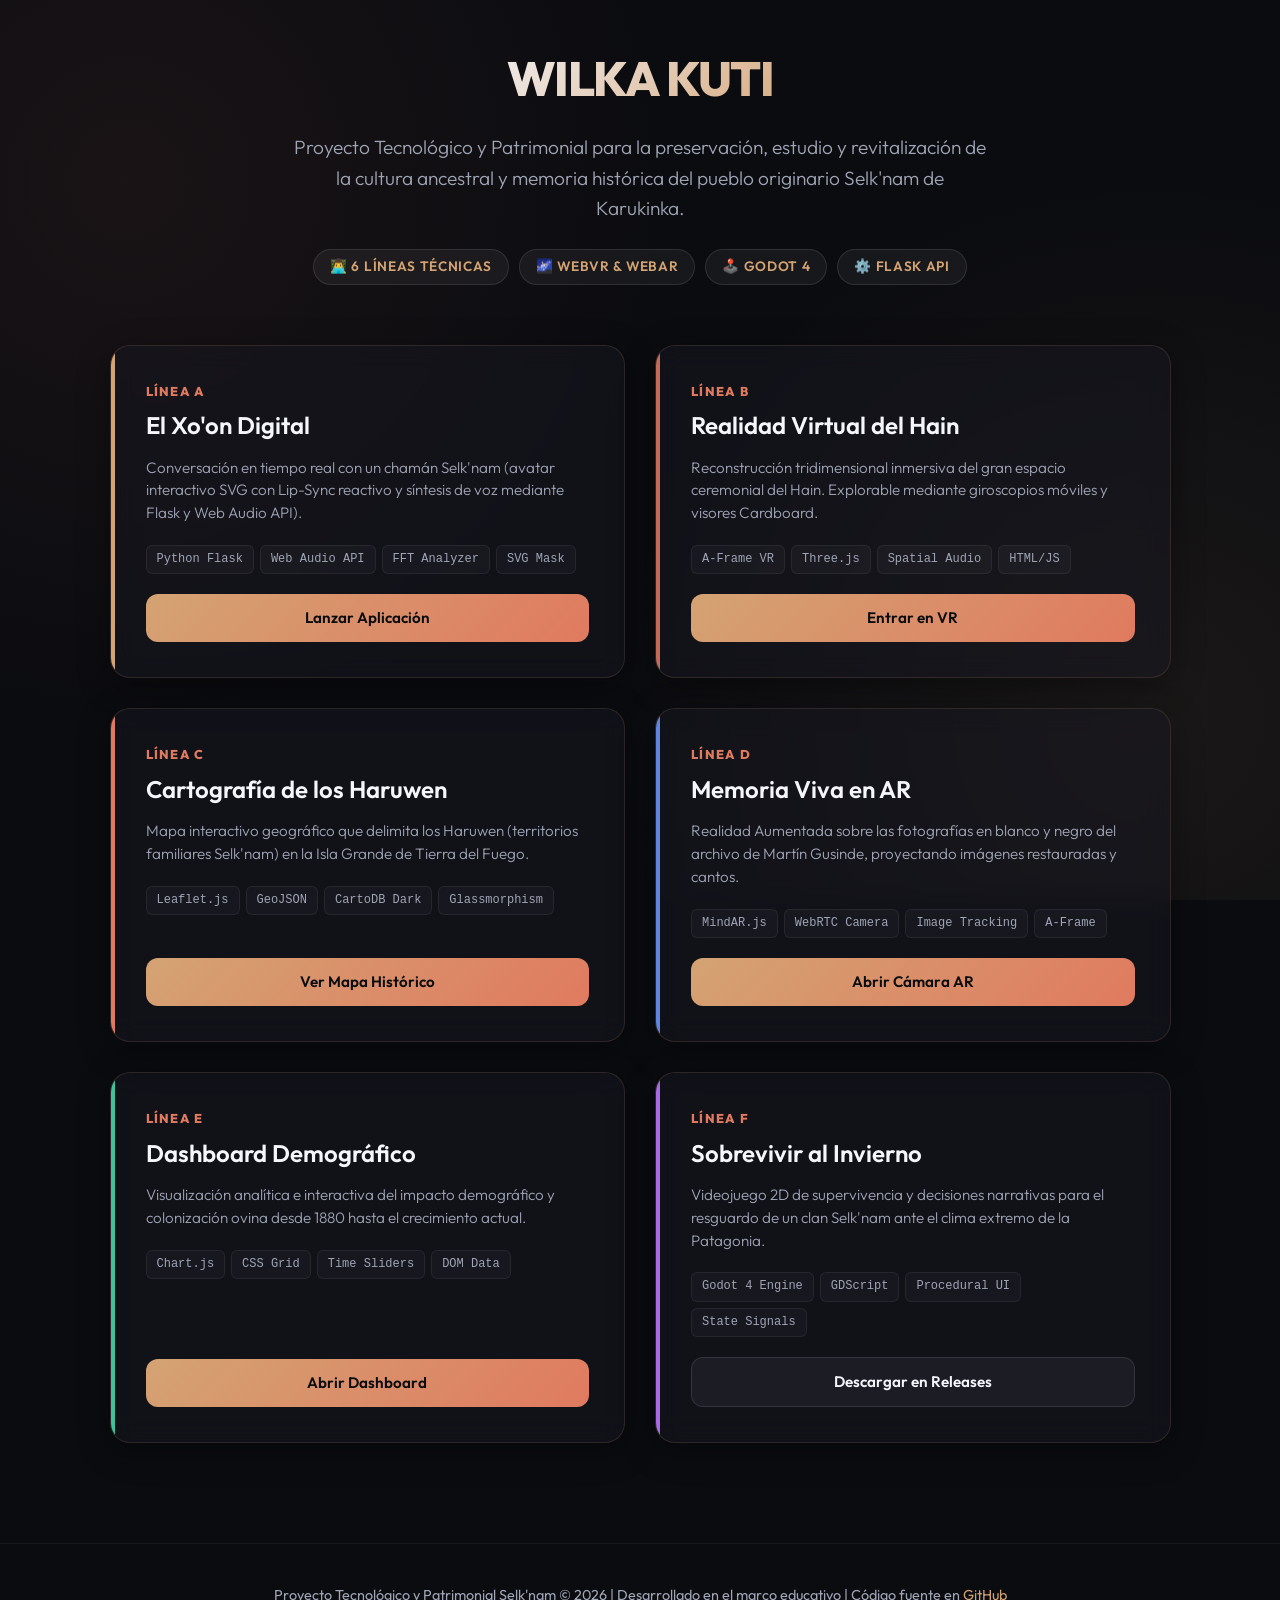
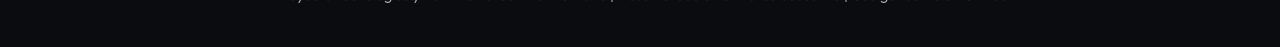
==== index.html @ 06083762 "docs(raiz): estructurar repositorio con buenas practicas de documentacion, CI/CD y landing page" ====
<!DOCTYPE html>
<html lang="es">
<head>
  <meta charset="UTF-8">
  <meta name="viewport" content="width=device-width, initial-scale=1.0">
  <title>Wilka Kuti - Proyecto Tecnológico Selk'nam</title>
  <!-- Google Fonts -->
  <link rel="preconnect" href="https://fonts.googleapis.com">
  <link rel="preconnect" href="https://fonts.gstatic.com" crossorigin>
  <link href="https://fonts.googleapis.com/css2?family=Outfit:wght@300;400;600;800&display=swap" rel="stylesheet">
  
  <style>
    :root {
      --bg-color: #0b0c10;
      --card-bg: rgba(26, 26, 36, 0.45);
      --card-border: rgba(212, 163, 115, 0.15);
      --card-hover-border: rgba(224, 122, 95, 0.5);
      
      /* Selk'nam Inspired Palette */
      --ocre: #d4a373;
      --arcilla: #c36a59;
      --coral: #e07a5f;
      --text-main: #f4f6fc;
      --text-muted: #a0a5b5;
      
      --glow: 0 8px 32px 0 rgba(0, 0, 0, 0.37);
    }

    * {
      box-sizing: border-box;
      margin: 0;
      padding: 0;
    }

    body {
      background-color: var(--bg-color);
      background-image: 
        radial-gradient(circle at 10% 20%, rgba(195, 106, 89, 0.08) 0%, transparent 40%),
        radial-gradient(circle at 90% 80%, rgba(212, 163, 115, 0.08) 0%, transparent 40%);
      background-attachment: fixed;
      color: var(--text-main);
      font-family: 'Outfit', sans-serif;
      min-height: 100vh;
      display: flex;
      flex-direction: column;
      line-height: 1.6;
    }

    .container {
      max-width: 1200px;
      margin: 0 auto;
      padding: 40px 20px;
      flex: 1;
    }

    /* Header Design */
    header {
      text-align: center;
      margin-bottom: 60px;
      position: relative;
    }

    h1 {
      font-size: 3rem;
      font-weight: 800;
      letter-spacing: -0.03em;
      background: linear-gradient(135deg, var(--text-main) 30%, var(--ocre) 70%, var(--coral) 100%);
      -webkit-background-clip: text;
      -webkit-text-fill-color: transparent;
      margin-bottom: 15px;
      text-transform: uppercase;
    }

    header p {
      font-size: 1.2rem;
      color: var(--text-muted);
      max-width: 700px;
      margin: 0 auto 25px auto;
      font-weight: 300;
    }

    .badge-container {
      display: flex;
      justify-content: center;
      gap: 10px;
      flex-wrap: wrap;
    }

    .badge {
      background: rgba(255, 255, 255, 0.05);
      border: 1px solid rgba(255, 255, 255, 0.1);
      padding: 6px 16px;
      border-radius: 50px;
      font-size: 0.85rem;
      font-weight: 600;
      color: var(--ocre);
      text-transform: uppercase;
      letter-spacing: 0.05em;
    }

    /* Grid Layout */
    .grid {
      display: grid;
      grid-template-columns: repeat(auto-fill, minmax(340px, 1fr));
      gap: 30px;
      margin-bottom: 60px;
    }

    /* Card Design */
    .card {
      background: var(--card-bg);
      backdrop-filter: blur(12px);
      -webkit-backdrop-filter: blur(12px);
      border: 1px solid var(--card-border);
      border-radius: 20px;
      padding: 35px;
      display: flex;
      flex-direction: column;
      justify-content: space-between;
      transition: all 0.4s cubic-bezier(0.165, 0.84, 0.44, 1);
      box-shadow: var(--glow);
      position: relative;
      overflow: hidden;
    }

    .card::before {
      content: '';
      position: absolute;
      top: 0;
      left: 0;
      width: 4px;
      height: 100%;
      background: var(--ocre);
      transition: all 0.3s ease;
    }

    .card.line-a::before { background: var(--ocre); }
    .card.line-b::before { background: var(--arcilla); }
    .card.line-c::before { background: var(--coral); }
    .card.line-d::before { background: #5f85e0; }
    .card.line-e::before { background: #3cc39b; }
    .card.line-f::before { background: #ab6ae3; }

    .card:hover {
      transform: translateY(-8px);
      border-color: var(--card-hover-border);
      box-shadow: 0 12px 40px 0 rgba(224, 122, 95, 0.15);
    }

    .card-header {
      margin-bottom: 20px;
    }

    .line-number {
      font-size: 0.8rem;
      font-weight: 800;
      letter-spacing: 0.1em;
      text-transform: uppercase;
      color: var(--coral);
      margin-bottom: 5px;
    }

    .card-title {
      font-size: 1.5rem;
      font-weight: 600;
      color: var(--text-main);
      margin-bottom: 12px;
    }

    .card-desc {
      font-size: 0.95rem;
      color: var(--text-muted);
      font-weight: 300;
      line-height: 1.5;
    }

    .tech-stack {
      display: flex;
      flex-wrap: wrap;
      gap: 6px;
      margin: 20px 0;
    }

    .tech-pill {
      background: rgba(255, 255, 255, 0.03);
      border: 1px solid rgba(255, 255, 255, 0.06);
      padding: 4px 10px;
      border-radius: 6px;
      font-size: 0.75rem;
      color: var(--text-muted);
      font-family: monospace;
    }

    /* Buttons */
    .btn {
      display: inline-flex;
      align-items: center;
      justify-content: center;
      width: 100%;
      padding: 12px 24px;
      border-radius: 12px;
      font-size: 0.95rem;
      font-weight: 600;
      text-decoration: none;
      transition: all 0.3s ease;
      cursor: pointer;
    }

    .btn-primary {
      background: linear-gradient(135deg, var(--ocre) 0%, var(--coral) 100%);
      color: #0b0c10;
      border: none;
    }

    .btn-primary:hover {
      opacity: 0.9;
      transform: scale(1.02);
    }

    .btn-secondary {
      background: rgba(255, 255, 255, 0.05);
      border: 1px solid rgba(255, 255, 255, 0.1);
      color: var(--text-main);
    }

    .btn-secondary:hover {
      background: rgba(255, 255, 255, 0.1);
      border-color: var(--ocre);
    }

    .btn-disabled {
      background: rgba(255, 255, 255, 0.02);
      border: 1px solid rgba(255, 255, 255, 0.05);
      color: rgba(255, 255, 255, 0.25);
      cursor: not-allowed;
    }

    /* Footer */
    footer {
      text-align: center;
      padding: 40px 0;
      font-size: 0.9rem;
      color: var(--text-muted);
      border-top: 1px solid rgba(255, 255, 255, 0.05);
      margin-top: auto;
    }

    footer a {
      color: var(--ocre);
      text-decoration: none;
      transition: color 0.3s;
    }

    footer a:hover {
      color: var(--coral);
    }

    /* Responsive */
    @media (max-width: 768px) {
      h1 {
        font-size: 2.2rem;
      }
      .grid {
        grid-template-columns: 1fr;
      }
    }
  </style>
</head>
<body>

  <div class="container">
    <header>
      <h1>Wilka Kuti</h1>
      <p>Proyecto Tecnológico y Patrimonial para la preservación, estudio y revitalización de la cultura ancestral y memoria histórica del pueblo originario Selk'nam de Karukinka.</p>
      
      <div class="badge-container">
        <span class="badge">👨‍💻 6 Líneas Técnicas</span>
        <span class="badge">🌌 WebVR & WebAR</span>
        <span class="badge">🕹️ Godot 4</span>
        <span class="badge">⚙️ Flask API</span>
      </div>
    </header>

    <main class="grid">
      
      <!-- LINEA A -->
      <div class="card line-a">
        <div class="card-body">
          <div class="card-header">
            <div class="line-number">Línea A</div>
            <h2 class="card-title">El Xo'on Digital</h2>
            <p class="card-desc">Conversación en tiempo real con un chamán Selk'nam (avatar interactivo SVG con Lip-Sync reactivo y síntesis de voz mediante Flask y Web Audio API).</p>
          </div>
          <div class="tech-stack">
            <span class="tech-pill">Python Flask</span>
            <span class="tech-pill">Web Audio API</span>
            <span class="tech-pill">FFT Analyzer</span>
            <span class="tech-pill">SVG Mask</span>
          </div>
        </div>
        <a href="./linea-a-xoon-digital/" class="btn btn-primary">Lanzar Aplicación</a>
      </div>

      <!-- LINEA B -->
      <div class="card line-b">
        <div class="card-body">
          <div class="card-header">
            <div class="line-number">Línea B</div>
            <h2 class="card-title">Realidad Virtual del Hain</h2>
            <p class="card-desc">Reconstrucción tridimensional inmersiva del gran espacio ceremonial del Hain. Explorable mediante giroscopios móviles y visores Cardboard.</p>
          </div>
          <div class="tech-stack">
            <span class="tech-pill">A-Frame VR</span>
            <span class="tech-pill">Three.js</span>
            <span class="tech-pill">Spatial Audio</span>
            <span class="tech-pill">HTML/JS</span>
          </div>
        </div>
        <a href="./linea-b-hain-vr/" class="btn btn-primary">Entrar en VR</a>
      </div>

      <!-- LINEA C -->
      <div class="card line-c">
        <div class="card-body">
          <div class="card-header">
            <div class="line-number">Línea C</div>
            <h2 class="card-title">Cartografía de los Haruwen</h2>
            <p class="card-desc">Mapa interactivo geográfico que delimita los Haruwen (territorios familiares Selk'nam) en la Isla Grande de Tierra del Fuego.</p>
          </div>
          <div class="tech-stack">
            <span class="tech-pill">Leaflet.js</span>
            <span class="tech-pill">GeoJSON</span>
            <span class="tech-pill">CartoDB Dark</span>
            <span class="tech-pill">Glassmorphism</span>
          </div>
        </div>
        <a href="./linea-c-mapa-haruwen/" class="btn btn-primary">Ver Mapa Histórico</a>
      </div>

      <!-- LINEA D -->
      <div class="card line-d">
        <div class="card-body">
          <div class="card-header">
            <div class="line-number">Línea D</div>
            <h2 class="card-title">Memoria Viva en AR</h2>
            <p class="card-desc">Realidad Aumentada sobre las fotografías en blanco y negro del archivo de Martín Gusinde, proyectando imágenes restauradas y cantos.</p>
          </div>
          <div class="tech-stack">
            <span class="tech-pill">MindAR.js</span>
            <span class="tech-pill">WebRTC Camera</span>
            <span class="tech-pill">Image Tracking</span>
            <span class="tech-pill">A-Frame</span>
          </div>
        </div>
        <a href="./linea-d-ar-memoria/" class="btn btn-primary">Abrir Cámara AR</a>
      </div>

      <!-- LINEA E -->
      <div class="card line-e">
        <div class="card-body">
          <div class="card-header">
            <div class="line-number">Línea E</div>
            <h2 class="card-title">Dashboard Demográfico</h2>
            <p class="card-desc">Visualización analítica e interactiva del impacto demográfico y colonización ovina desde 1880 hasta el crecimiento actual.</p>
          </div>
          <div class="tech-stack">
            <span class="tech-pill">Chart.js</span>
            <span class="tech-pill">CSS Grid</span>
            <span class="tech-pill">Time Sliders</span>
            <span class="tech-pill">DOM Data</span>
          </div>
        </div>
        <a href="./linea-e-dashboard-demografico/" class="btn btn-primary">Abrir Dashboard</a>
      </div>

      <!-- LINEA F -->
      <div class="card line-f">
        <div class="card-body">
          <div class="card-header">
            <div class="line-number">Línea F</div>
            <h2 class="card-title">Sobrevivir al Invierno</h2>
            <p class="card-desc">Videojuego 2D de supervivencia y decisiones narrativas para el resguardo de un clan Selk'nam ante el clima extremo de la Patagonia.</p>
          </div>
          <div class="tech-stack">
            <span class="tech-pill">Godot 4 Engine</span>
            <span class="tech-pill">GDScript</span>
            <span class="tech-pill">Procedural UI</span>
            <span class="tech-pill">State Signals</span>
          </div>
        </div>
        <a href="https://github.com/zebas-hidalgo/Proyecto_selknam/releases" class="btn btn-secondary">Descargar en Releases</a>
      </div>

    </main>
  </div>

  <footer>
    <p>Proyecto Tecnológico y Patrimonial Selk'nam © 2026 | Desarrollado en el marco educativo | Código fuente en <a href="https://github.com/zebas-hidalgo/Proyecto_selknam">GitHub</a></p>
  </footer>

</body>
</html>
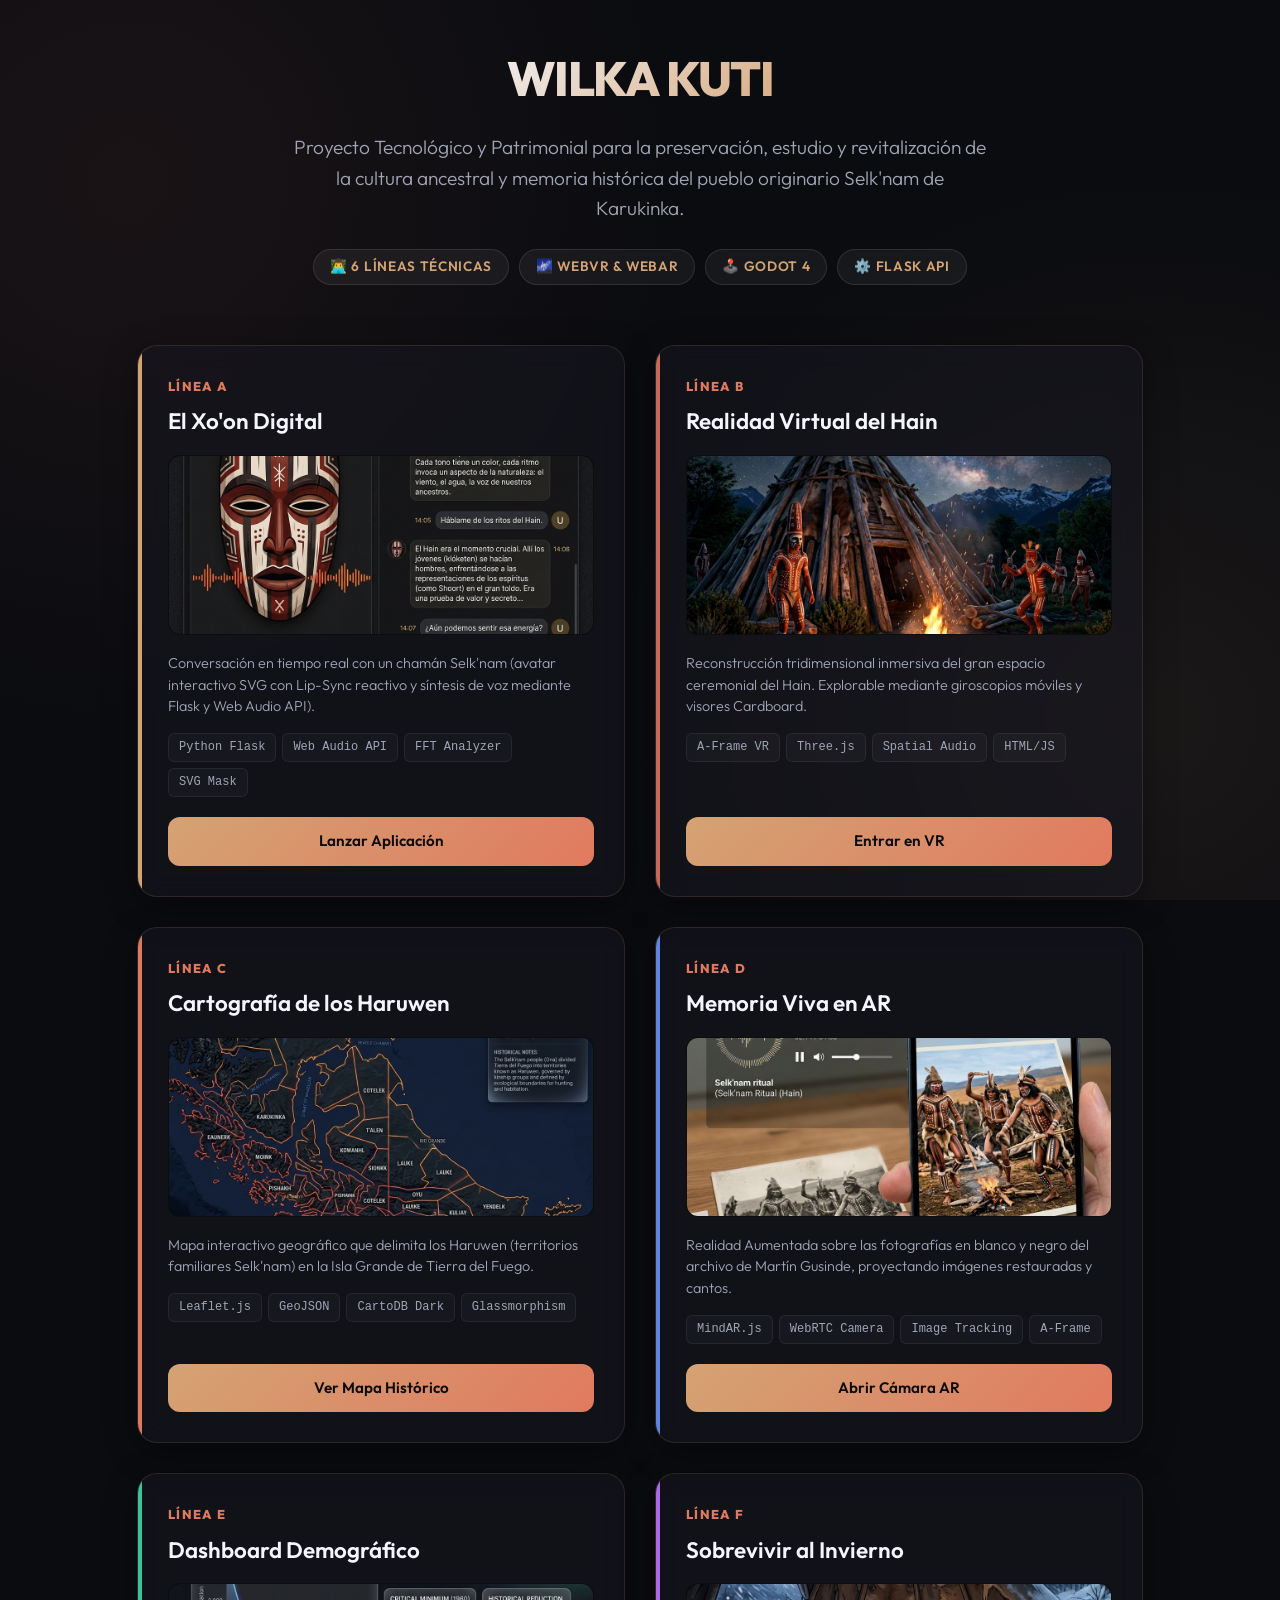
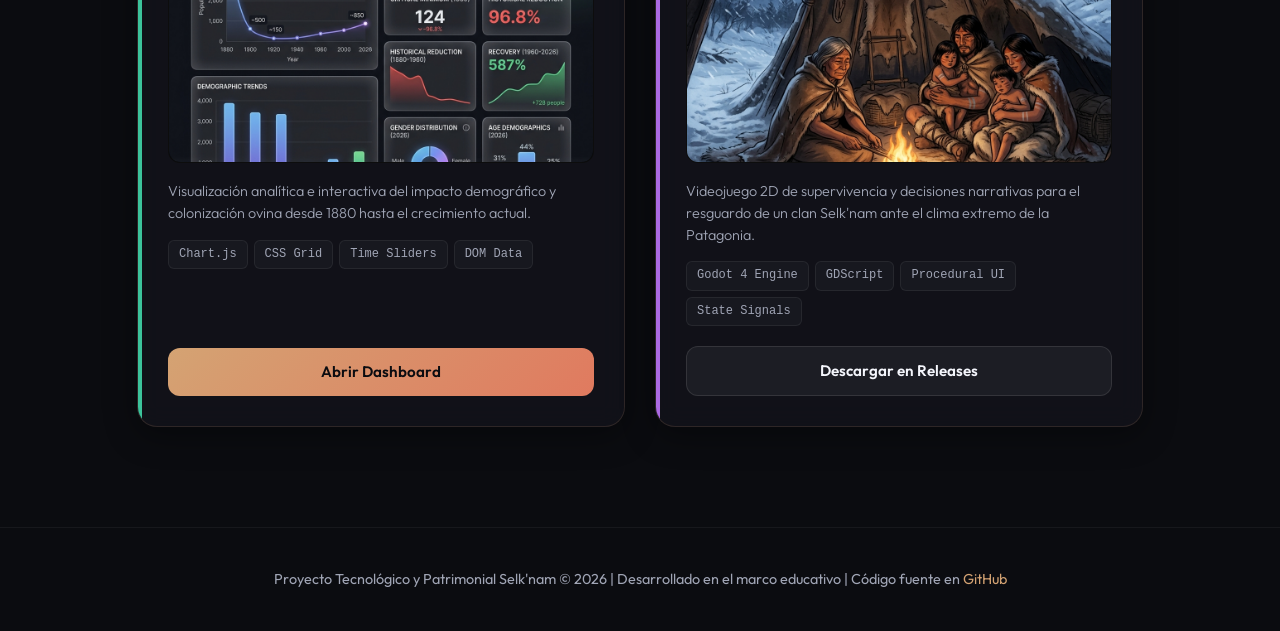
==== commit 726a8bea: "design(raiz): agregar capturas de pantalla y mockups visuales para las 6 lineas de desarrollo" ====
--- a/index.html
+++ b/index.html
@@ -113,7 +113,7 @@
       -webkit-backdrop-filter: blur(12px);
       border: 1px solid var(--card-border);
       border-radius: 20px;
-      padding: 35px;
+      padding: 30px;
       display: flex;
       flex-direction: column;
       justify-content: space-between;
@@ -132,6 +132,7 @@
       height: 100%;
       background: var(--ocre);
       transition: all 0.3s ease;
+      z-index: 10;
     }
 
     .card.line-a::before { background: var(--ocre); }
@@ -148,7 +149,7 @@
     }
 
     .card-header {
-      margin-bottom: 20px;
+      margin-bottom: 15px;
     }
 
     .line-number {
@@ -157,18 +158,40 @@
       letter-spacing: 0.1em;
       text-transform: uppercase;
       color: var(--coral);
-      margin-bottom: 5px;
+      margin-bottom: 8px;
     }
 
     .card-title {
-      font-size: 1.5rem;
+      font-size: 1.4rem;
       font-weight: 600;
       color: var(--text-main);
-      margin-bottom: 12px;
+      margin-bottom: 15px;
+    }
+
+    /* Thumbnail Styles */
+    .thumbnail-container {
+      width: 100%;
+      height: 180px;
+      overflow: hidden;
+      border-radius: 12px;
+      margin-bottom: 18px;
+      border: 1px solid rgba(255, 255, 255, 0.05);
+      background: #000;
+    }
+
+    .card-thumbnail {
+      width: 100%;
+      height: 100%;
+      object-fit: cover;
+      transition: transform 0.6s cubic-bezier(0.165, 0.84, 0.44, 1);
+    }
+
+    .card:hover .card-thumbnail {
+      transform: scale(1.06);
     }
 
     .card-desc {
-      font-size: 0.95rem;
+      font-size: 0.9rem;
       color: var(--text-muted);
       font-weight: 300;
       line-height: 1.5;
@@ -178,7 +201,7 @@
       display: flex;
       flex-wrap: wrap;
       gap: 6px;
-      margin: 20px 0;
+      margin: 15px 0 20px 0;
     }
 
     .tech-pill {
@@ -228,13 +251,6 @@
       border-color: var(--ocre);
     }
 
-    .btn-disabled {
-      background: rgba(255, 255, 255, 0.02);
-      border: 1px solid rgba(255, 255, 255, 0.05);
-      color: rgba(255, 255, 255, 0.25);
-      cursor: not-allowed;
-    }
-
     /* Footer */
     footer {
       text-align: center;
@@ -289,6 +305,9 @@
           <div class="card-header">
             <div class="line-number">Línea A</div>
             <h2 class="card-title">El Xo'on Digital</h2>
+            <div class="thumbnail-container">
+              <img class="card-thumbnail" src="./assets/images/linea_a_xoon.png" alt="Mockup de El Xo'on Digital">
+            </div>
             <p class="card-desc">Conversación en tiempo real con un chamán Selk'nam (avatar interactivo SVG con Lip-Sync reactivo y síntesis de voz mediante Flask y Web Audio API).</p>
           </div>
           <div class="tech-stack">
@@ -307,6 +326,9 @@
           <div class="card-header">
             <div class="line-number">Línea B</div>
             <h2 class="card-title">Realidad Virtual del Hain</h2>
+            <div class="thumbnail-container">
+              <img class="card-thumbnail" src="./assets/images/linea_b_hain.png" alt="Mockup de Hain VR">
+            </div>
             <p class="card-desc">Reconstrucción tridimensional inmersiva del gran espacio ceremonial del Hain. Explorable mediante giroscopios móviles y visores Cardboard.</p>
           </div>
           <div class="tech-stack">
@@ -325,6 +347,9 @@
           <div class="card-header">
             <div class="line-number">Línea C</div>
             <h2 class="card-title">Cartografía de los Haruwen</h2>
+            <div class="thumbnail-container">
+              <img class="card-thumbnail" src="./assets/images/linea_c_haruwen.png" alt="Mockup del Mapa de los Haruwen">
+            </div>
             <p class="card-desc">Mapa interactivo geográfico que delimita los Haruwen (territorios familiares Selk'nam) en la Isla Grande de Tierra del Fuego.</p>
           </div>
           <div class="tech-stack">
@@ -343,6 +368,9 @@
           <div class="card-header">
             <div class="line-number">Línea D</div>
             <h2 class="card-title">Memoria Viva en AR</h2>
+            <div class="thumbnail-container">
+              <img class="card-thumbnail" src="./assets/images/linea_d_ar.png" alt="Mockup de Realidad Aumentada">
+            </div>
             <p class="card-desc">Realidad Aumentada sobre las fotografías en blanco y negro del archivo de Martín Gusinde, proyectando imágenes restauradas y cantos.</p>
           </div>
           <div class="tech-stack">
@@ -361,6 +389,9 @@
           <div class="card-header">
             <div class="line-number">Línea E</div>
             <h2 class="card-title">Dashboard Demográfico</h2>
+            <div class="thumbnail-container">
+              <img class="card-thumbnail" src="./assets/images/linea_e_dashboard.png" alt="Mockup de Dashboard">
+            </div>
             <p class="card-desc">Visualización analítica e interactiva del impacto demográfico y colonización ovina desde 1880 hasta el crecimiento actual.</p>
           </div>
           <div class="tech-stack">
@@ -379,6 +410,9 @@
           <div class="card-header">
             <div class="line-number">Línea F</div>
             <h2 class="card-title">Sobrevivir al Invierno</h2>
+            <div class="thumbnail-container">
+              <img class="card-thumbnail" src="./assets/images/linea_f_godot.png" alt="Mockup del Videojuego de Godot">
+            </div>
             <p class="card-desc">Videojuego 2D de supervivencia y decisiones narrativas para el resguardo de un clan Selk'nam ante el clima extremo de la Patagonia.</p>
           </div>
           <div class="tech-stack">
